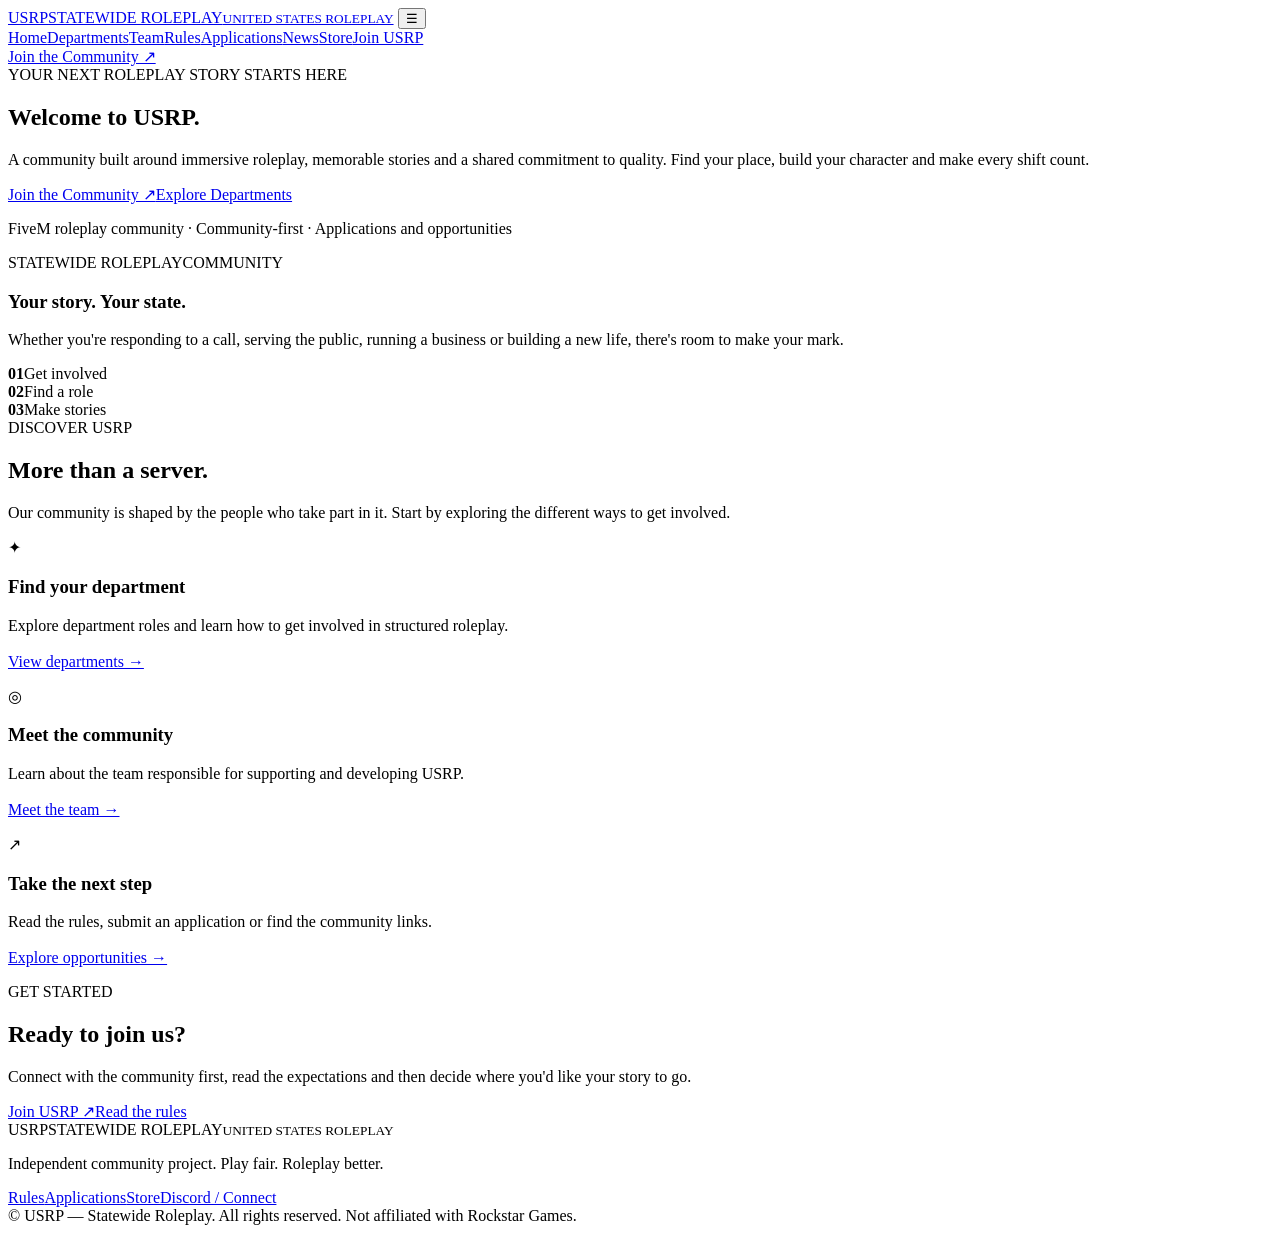
==== index.html @ fba28bec "Add files via upload" ====
<!doctype html>
<html lang="en"><head><meta charset="utf-8"><meta name="viewport" content="width=device-width, initial-scale=1">
<meta name="theme-color" content="#07111f"><meta name="description" content="USRP — Statewide Roleplay, a community-driven FiveM roleplay experience.">
<title>Home | USRP — Statewide Roleplay</title><link rel="stylesheet" href="assets/style.css"></head>
<body><header><div class="container nav">
      <a class="brand" href="index.html"><span class="brand-mark">USRP</span><span>STATEWIDE ROLEPLAY<small>UNITED STATES ROLEPLAY</small></span></a>
      <button class="menu-toggle" aria-label="Toggle navigation" aria-expanded="false">☰</button>
      <nav class="nav-links" aria-label="Main navigation"><a href="index.html" class="">Home</a><a href="departments.html" class="">Departments</a><a href="team.html" class="">Team</a><a href="rules.html" class="">Rules</a><a href="applications.html" class="">Applications</a><a href="news.html" class="">News</a><a href="store.html" class="">Store</a><a href="join.html">Join USRP</a></nav>
      <a class="nav-cta" href="join.html">Join the Community ↗</a>
    </div></header><main>
<section class="hero"><div class="container hero-grid">
 <div><div class="eyebrow"><span class="dot"></span> YOUR NEXT ROLEPLAY STORY STARTS HERE</div>
 <h1>Welcome to <span>USRP.</span></h1>
 <p class="hero-copy">A community built around immersive roleplay, memorable stories and a shared commitment to quality. Find your place, build your character and make every shift count.</p>
 <div class="actions"><a class="btn btn-primary" href="join.html">Join the Community ↗</a><a class="btn btn-secondary" href="departments.html">Explore Departments</a></div>
 <p class="small-note">FiveM roleplay community · Community-first · Applications and opportunities</p></div>
 <aside class="hero-card"><div class="card-top"><span class="eyebrow">STATEWIDE ROLEPLAY</span><span class="status">COMMUNITY</span></div>
 <h3>Your story. Your state.</h3><p>Whether you're responding to a call, serving the public, running a business or building a new life, there's room to make your mark.</p>
 <div class="stat-grid"><div class="stat"><strong>01</strong><span>Get involved</span></div><div class="stat"><strong>02</strong><span>Find a role</span></div><div class="stat"><strong>03</strong><span>Make stories</span></div></div></aside>
</div></section>
<section><div class="container"><div class="section-head"><div><div class="eyebrow">DISCOVER USRP</div><h2>More than a server.</h2></div><p>Our community is shaped by the people who take part in it. Start by exploring the different ways to get involved.</p></div>
<div class="grid-3">
 <article class="feature"><div class="feature-icon">✦</div><h3>Find your department</h3><p>Explore department roles and learn how to get involved in structured roleplay.</p><p style="margin-top:18px"><a href="departments.html">View departments →</a></p></article>
 <article class="feature"><div class="feature-icon">◎</div><h3>Meet the community</h3><p>Learn about the team responsible for supporting and developing USRP.</p><p style="margin-top:18px"><a href="team.html">Meet the team →</a></p></article>
 <article class="feature"><div class="feature-icon">↗</div><h3>Take the next step</h3><p>Read the rules, submit an application or find the community links.</p><p style="margin-top:18px"><a href="applications.html">Explore opportunities →</a></p></article>
</div></div></section>
<section class="band"><div class="container"><div class="section-head"><div><div class="eyebrow">GET STARTED</div><h2>Ready to join us?</h2></div><p>Connect with the community first, read the expectations and then decide where you'd like your story to go.</p></div><div class="actions"><a class="btn btn-primary" href="join.html">Join USRP ↗</a><a class="btn btn-secondary" href="rules.html">Read the rules</a></div></div></section>
</main><footer><div class="container footer-inner">
      <div class="brand"><span class="brand-mark">USRP</span><span>STATEWIDE ROLEPLAY<small>UNITED STATES ROLEPLAY</small><p>Independent community project. Play fair. Roleplay better.</p></span></div>
      <div class="footer-links"><a href="rules.html">Rules</a><a href="applications.html">Applications</a><a href="store.html">Store</a><a href="join.html">Discord / Connect</a></div>
    </div><div class="container small-note">© <span id="year"></span> USRP — Statewide Roleplay. All rights reserved. Not affiliated with Rockstar Games.</div></footer>
    <script src="assets/site.js"></script></body></html>
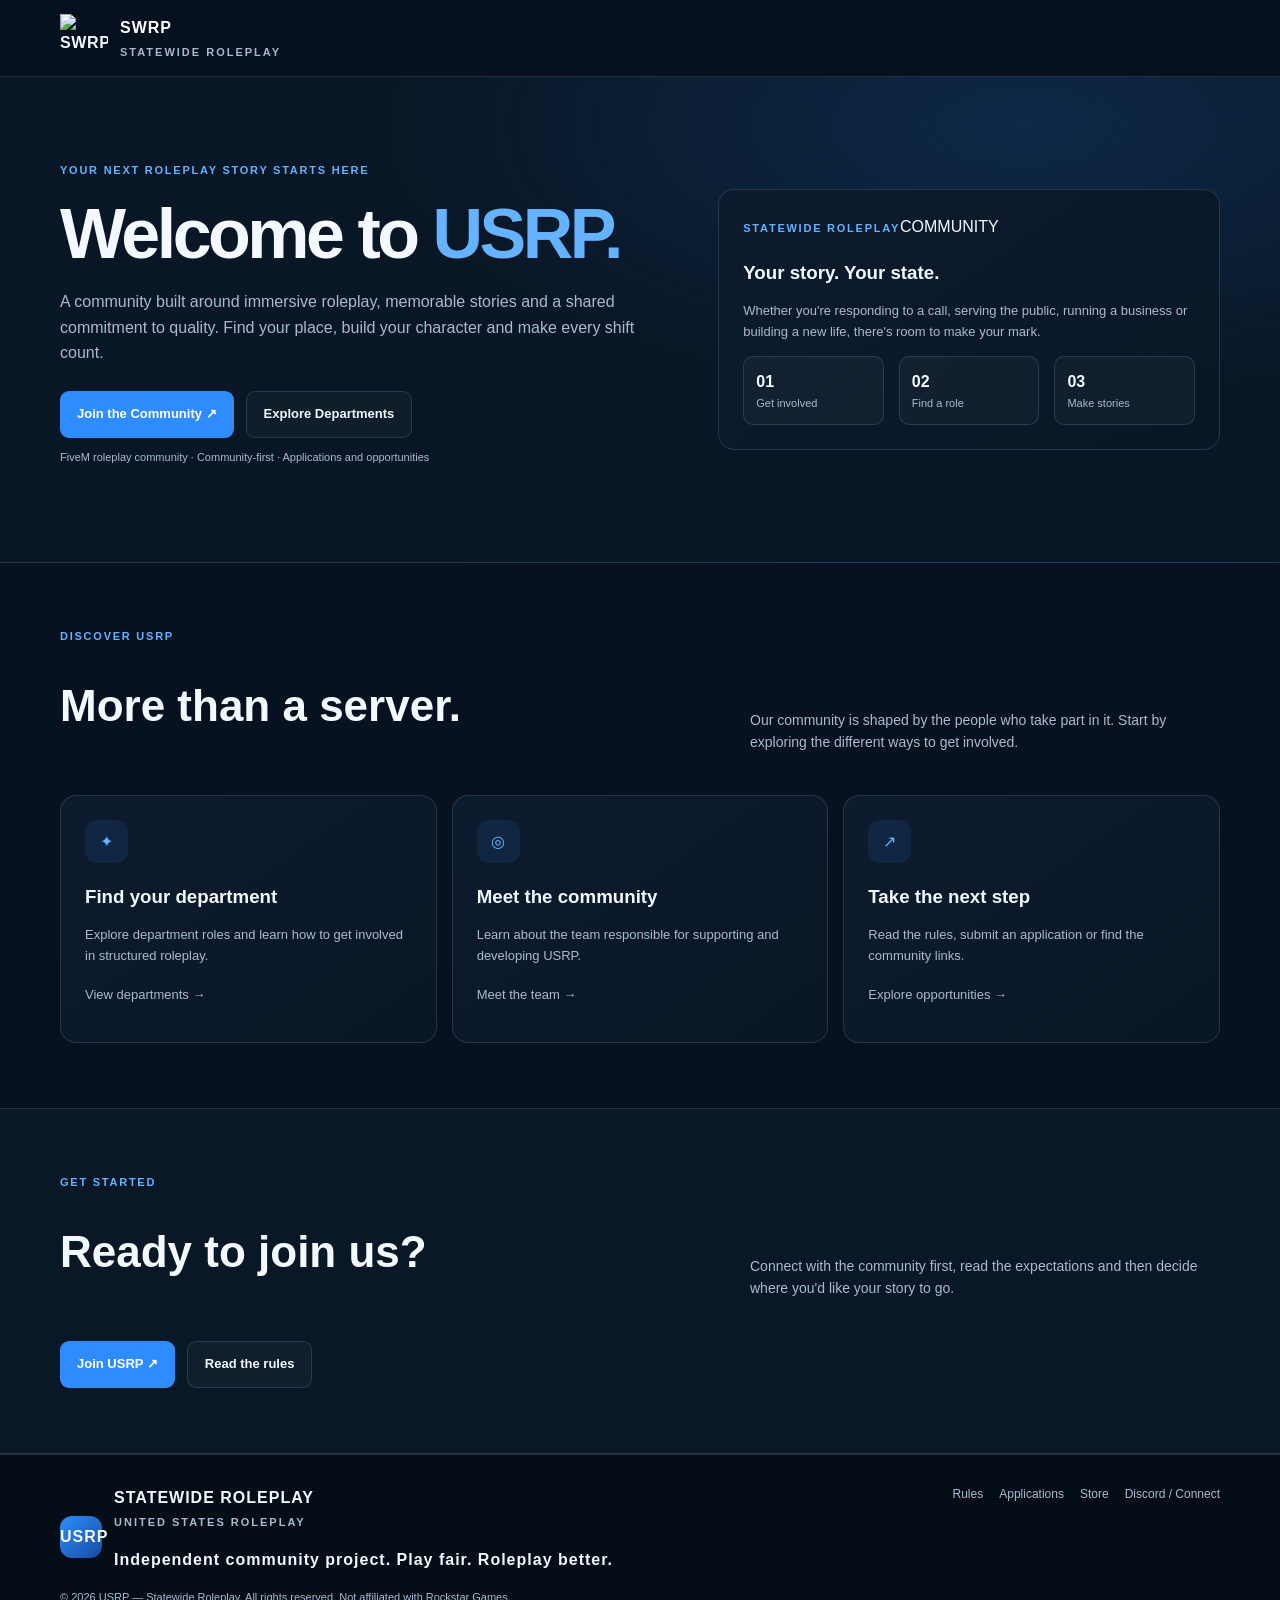
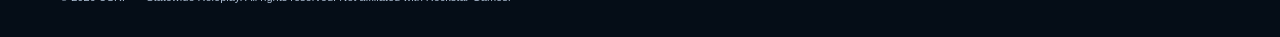
==== commit 0a14ab0e: "Update index.html" ====
--- a/index.html
+++ b/index.html
@@ -3,10 +3,14 @@
 <meta name="theme-color" content="#07111f"><meta name="description" content="USRP — Statewide Roleplay, a community-driven FiveM roleplay experience.">
 <title>Home | USRP — Statewide Roleplay</title><link rel="stylesheet" href="assets/style.css"></head>
 <body><header><div class="container nav">
-      <a class="brand" href="index.html"><span class="brand-mark">USRP</span><span>STATEWIDE ROLEPLAY<small>UNITED STATES ROLEPLAY</small></span></a>
-      <button class="menu-toggle" aria-label="Toggle navigation" aria-expanded="false">☰</button>
-      <nav class="nav-links" aria-label="Main navigation"><a href="index.html" class="">Home</a><a href="departments.html" class="">Departments</a><a href="team.html" class="">Team</a><a href="rules.html" class="">Rules</a><a href="applications.html" class="">Applications</a><a href="news.html" class="">News</a><a href="store.html" class="">Store</a><a href="join.html">Join USRP</a></nav>
-      <a class="nav-cta" href="join.html">Join the Community ↗</a>
+      
+<a class="brand" href="index.html">
+  <img src="assets/swrp-logo.png" alt="SWRP Logo">
+  <span>
+    <strong>SWRP</strong>
+    <small>STATEWIDE ROLEPLAY</small>
+  </span>
+</a>
     </div></header><main>
 <section class="hero"><div class="container hero-grid">
  <div><div class="eyebrow"><span class="dot"></span> YOUR NEXT ROLEPLAY STORY STARTS HERE</div>
@@ -29,4 +33,4 @@
       <div class="brand"><span class="brand-mark">USRP</span><span>STATEWIDE ROLEPLAY<small>UNITED STATES ROLEPLAY</small><p>Independent community project. Play fair. Roleplay better.</p></span></div>
       <div class="footer-links"><a href="rules.html">Rules</a><a href="applications.html">Applications</a><a href="store.html">Store</a><a href="join.html">Discord / Connect</a></div>
     </div><div class="container small-note">© <span id="year"></span> USRP — Statewide Roleplay. All rights reserved. Not affiliated with Rockstar Games.</div></footer>
-    <script src="assets/site.js"></script></body></html>+    <script src="assets/site.js"></script></body></html>
--- a/assets/style.css
+++ b/assets/style.css
@@ -0,0 +1,389 @@
+
+:root {
+  --bg: #07111f;
+  --panel: #0d1b2e;
+  --blue: #2f8cff;
+  --blue2: #65b2ff;
+  --text: #f4f8ff;
+  --muted: #aabbd0;
+  --line: rgba(164, 195, 230, .17);
+}
+
+* {
+  box-sizing: border-box;
+}
+
+html {
+  scroll-behavior: smooth;
+}
+
+body {
+  margin: 0;
+  color: var(--text);
+  background: var(--bg);
+  font-family: Arial, sans-serif;
+  line-height: 1.6;
+}
+
+a {
+  color: inherit;
+  text-decoration: none;
+}
+
+header {
+  position: sticky;
+  top: 0;
+  z-index: 20;
+  background: rgba(7, 17, 31, .96);
+  border-bottom: 1px solid var(--line);
+}
+
+.container {
+  width: min(1160px, calc(100% - 40px));
+  margin: auto;
+}
+
+.nav {
+  min-height: 76px;
+  display: flex;
+  align-items: center;
+  justify-content: space-between;
+  gap: 20px;
+}
+
+.brand {
+  display: flex;
+  align-items: center;
+  gap: 12px;
+  font-weight: 900;
+  letter-spacing: .04em;
+}
+
+.brand-mark {
+  display: grid;
+  place-items: center;
+  width: 42px;
+  height: 42px;
+  border-radius: 12px;
+  background: linear-gradient(135deg, var(--blue), #174ca0);
+}
+
+.brand small {
+  display: block;
+  color: var(--muted);
+  font-size: 10px;
+  letter-spacing: .12em;
+}
+
+.nav-links {
+  display: flex;
+  align-items: center;
+  gap: 18px;
+}
+
+.nav-links a {
+  color: var(--muted);
+  font-size: 13px;
+  font-weight: bold;
+}
+
+.nav-links a:hover,
+.nav-links a.active {
+  color: white;
+}
+
+.nav-cta,
+.btn {
+  display: inline-flex;
+  align-items: center;
+  justify-content: center;
+  border-radius: 9px;
+  padding: 12px 17px;
+  font-weight: bold;
+  font-size: 13px;
+}
+
+.nav-cta,
+.btn-primary {
+  background: var(--blue);
+  color: white;
+}
+
+.btn-secondary {
+  border: 1px solid var(--line);
+  background: #ffffff08;
+}
+
+.hero {
+  padding: 85px 0;
+  background: radial-gradient(ellipse at 80% 10%, #164e8c55, transparent 45%), #091625;
+  border-bottom: 1px solid var(--line);
+}
+
+.hero-grid {
+  display: grid;
+  grid-template-columns: 1.1fr .9fr;
+  gap: 45px;
+  align-items: center;
+}
+
+.eyebrow {
+  color: var(--blue2);
+  font-size: 11px;
+  font-weight: 900;
+  letter-spacing: .16em;
+  text-transform: uppercase;
+}
+
+h1 {
+  margin: 18px 0;
+  font-size: clamp(42px, 5.5vw, 70px);
+  letter-spacing: -.05em;
+  line-height: 1.05;
+}
+
+h1 span {
+  color: var(--blue2);
+}
+
+.hero-copy,
+.page-heading p {
+  color: var(--muted);
+  font-size: 16px;
+}
+
+.actions {
+  display: flex;
+  flex-wrap: wrap;
+  gap: 12px;
+  margin-top: 25px;
+}
+
+.hero-card,
+.feature,
+.content-card {
+  padding: 24px;
+  border: 1px solid var(--line);
+  border-radius: 16px;
+  background: linear-gradient(145deg, var(--panel), #091625);
+}
+
+.hero-card h3,
+.feature h3,
+.content-card h3 {
+  margin-bottom: 8px;
+}
+
+.hero-card p,
+.feature p,
+.content-card p {
+  color: var(--muted);
+  font-size: 13px;
+}
+
+.stat-grid,
+.grid-3 {
+  display: grid;
+  grid-template-columns: repeat(3, 1fr);
+  gap: 15px;
+}
+
+.stat {
+  padding: 12px;
+  border: 1px solid var(--line);
+  border-radius: 10px;
+  background: #ffffff08;
+}
+
+.stat strong,
+.stat span {
+  display: block;
+}
+
+.stat span,
+.small-note {
+  color: var(--muted);
+  font-size: 11px;
+}
+
+section {
+  padding: 65px 0;
+}
+
+.section-head {
+  display: flex;
+  justify-content: space-between;
+  align-items: end;
+  gap: 20px;
+  margin-bottom: 28px;
+}
+
+.section-head h2,
+.page-heading h1 {
+  font-size: clamp(30px, 4vw, 44px);
+  line-height: 1.1;
+}
+
+.section-head p {
+  max-width: 470px;
+  color: var(--muted);
+  font-size: 14px;
+}
+
+.feature-icon {
+  display: grid;
+  place-items: center;
+  width: 43px;
+  height: 43px;
+  margin-bottom: 18px;
+  border-radius: 12px;
+  color: var(--blue2);
+  background: #2f8cff1a;
+}
+
+.band,
+.page-hero {
+  background: #0a1727;
+  border-block: 1px solid var(--line);
+}
+
+.page-hero {
+  padding: 55px 0 40px;
+}
+
+.page-heading {
+  max-width: 760px;
+}
+
+.page-heading h1 {
+  margin: 12px 0;
+}
+
+.content-layout {
+  display: grid;
+  grid-template-columns: 1fr 1fr;
+  gap: 18px;
+}
+
+.content-card {
+  margin-bottom: 16px;
+}
+
+.content-card .tag {
+  color: var(--blue2);
+  font-size: 10px;
+  font-weight: bold;
+  text-transform: uppercase;
+}
+
+.list {
+  padding-left: 20px;
+  color: var(--muted);
+  font-size: 14px;
+}
+
+.list li {
+  margin: 8px 0;
+}
+
+.notice {
+  padding: 14px;
+  border-left: 3px solid var(--blue);
+  background: #2f8cff0d;
+  color: var(--muted);
+  font-size: 13px;
+}
+
+footer {
+  padding: 30px 0;
+  border-top: 1px solid var(--line);
+  background: #050d17;
+}
+
+.footer-inner {
+  display: flex;
+  justify-content: space-between;
+  gap: 20px;
+}
+
+.footer-links {
+  display: flex;
+  flex-wrap: wrap;
+  gap: 16px;
+  color: var(--muted);
+  font-size: 12px;
+}
+
+@media (max-width: 900px) {
+  .hero-grid,
+  .content-layout {
+    grid-template-columns: 1fr;
+  }
+
+  .grid-3 {
+    grid-template-columns: 1fr 1fr;
+  }
+
+  .nav-links {
+    flex-wrap: wrap;
+    gap: 10px;
+  }
+}
+
+@media (max-width: 600px) {
+  .grid-3,
+  .stat-grid {
+    grid-template-columns: 1fr;
+  }
+
+  .section-head,
+  .footer-inner {
+    align-items: flex-start;
+    flex-direction: column;
+  }
+
+  .nav {
+    flex-wrap: wrap;
+    padding: 12px 0;
+  }
+}
+
+
+/* SWRP logo and branding */
+.brand {
+  display: flex;
+  align-items: center;
+  gap: 12px;
+  text-decoration: none;
+}
+
+.brand img {
+  width: 48px;
+  height: 48px;
+  object-fit: contain;
+  flex-shrink: 0;
+}
+
+.brand span {
+  font-weight: 800;
+  letter-spacing: 1px;
+}
+
+.brand strong {
+  color: #ffffff;
+}
+
+.brand small {
+  display: block;
+  color: #a9b9d0;
+  font-size: 11px;
+  letter-spacing: 2px;
+  margin-top: 3px;
+}
+
+@media (max-width: 600px) {
+  .brand img {
+    width: 40px;
+    height: 40px;
+  }
+}
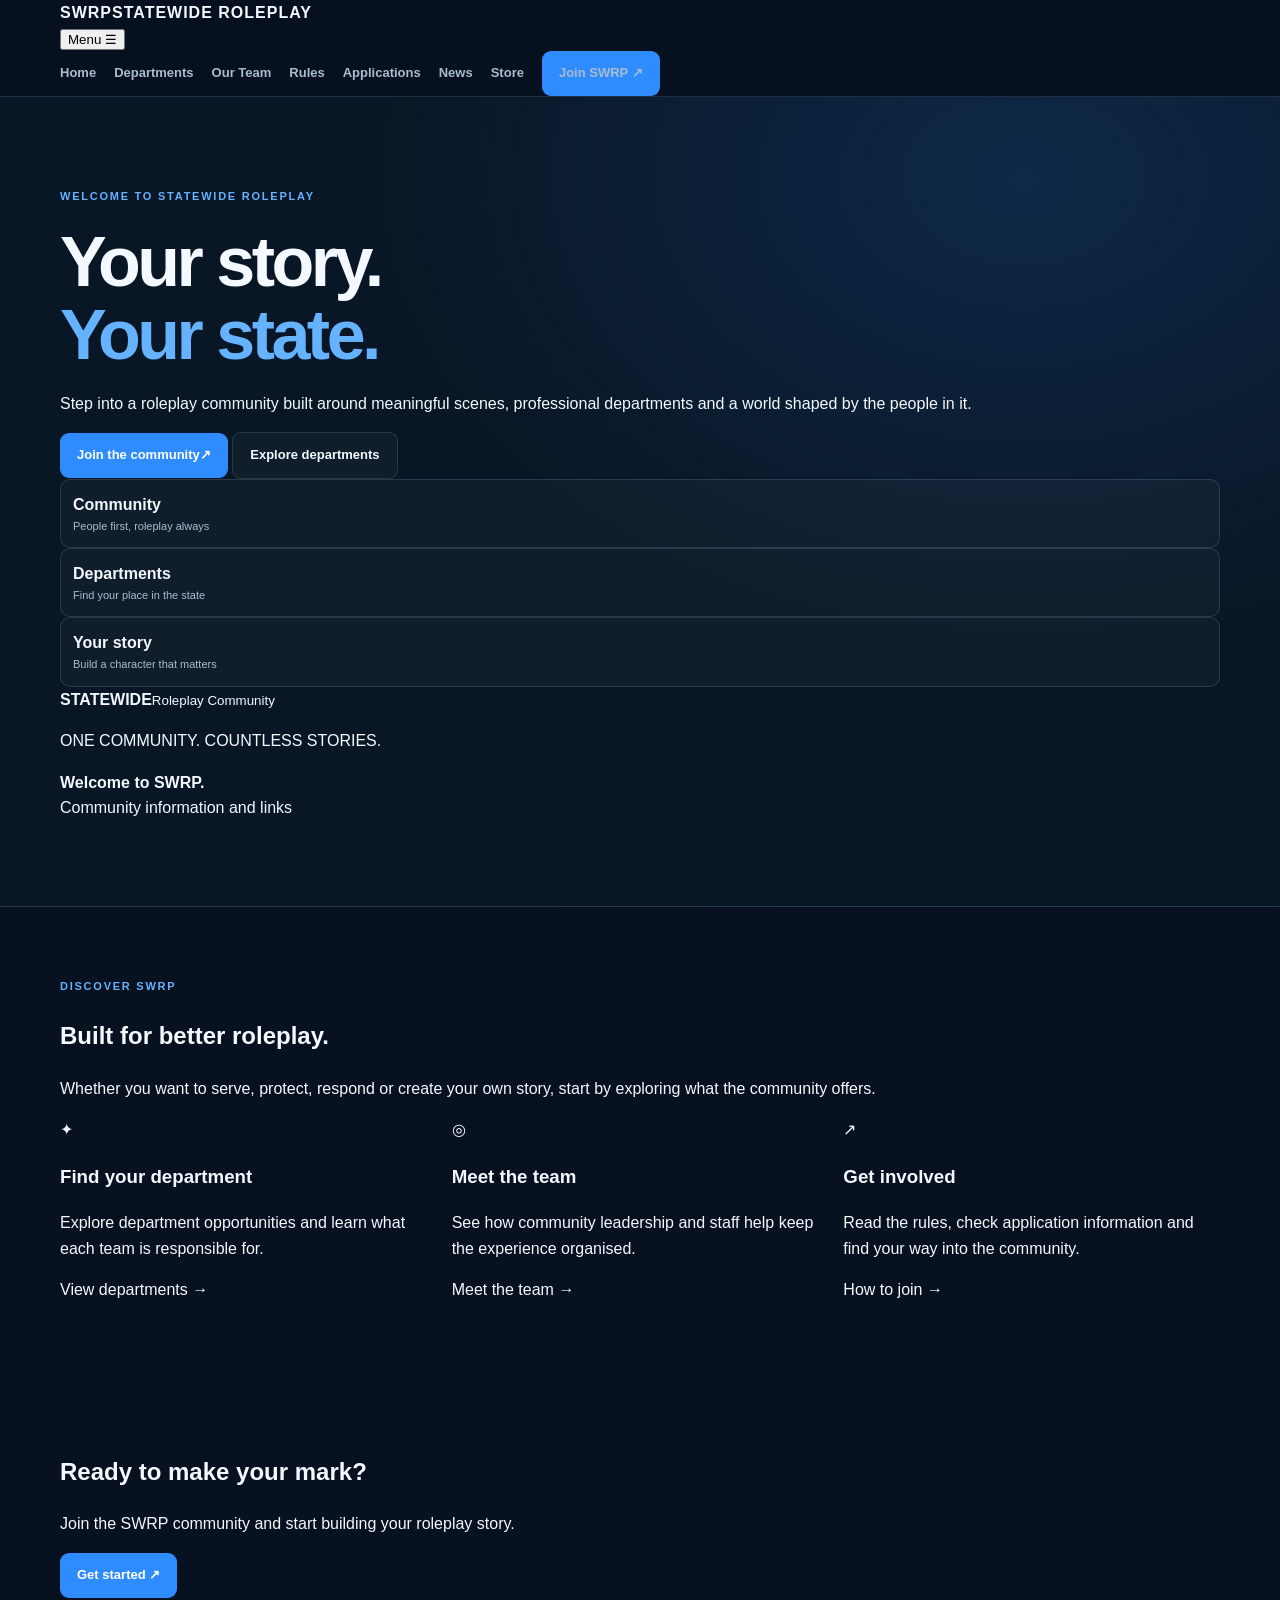
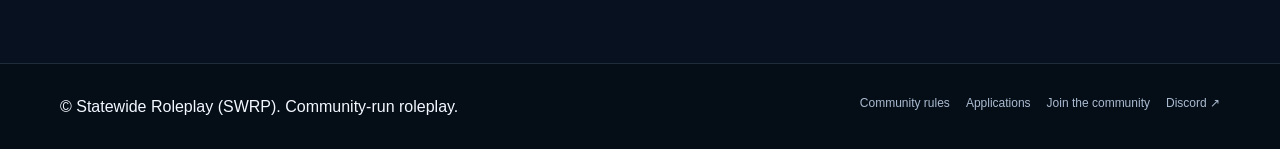
==== commit 02e0b7c6: "Add files via upload" ====
--- a/index.html
+++ b/index.html
@@ -1,36 +1,92 @@
 <!doctype html>
-<html lang="en"><head><meta charset="utf-8"><meta name="viewport" content="width=device-width, initial-scale=1">
-<meta name="theme-color" content="#07111f"><meta name="description" content="USRP — Statewide Roleplay, a community-driven FiveM roleplay experience.">
-<title>Home | USRP — Statewide Roleplay</title><link rel="stylesheet" href="assets/style.css"></head>
-<body><header><div class="container nav">
-      
-<a class="brand" href="index.html">
-  <img src="assets/swrp-logo.png" alt="SWRP Logo">
-  <span>
-    <strong>SWRP</strong>
-    <small>STATEWIDE ROLEPLAY</small>
-  </span>
-</a>
-    </div></header><main>
-<section class="hero"><div class="container hero-grid">
- <div><div class="eyebrow"><span class="dot"></span> YOUR NEXT ROLEPLAY STORY STARTS HERE</div>
- <h1>Welcome to <span>USRP.</span></h1>
- <p class="hero-copy">A community built around immersive roleplay, memorable stories and a shared commitment to quality. Find your place, build your character and make every shift count.</p>
- <div class="actions"><a class="btn btn-primary" href="join.html">Join the Community ↗</a><a class="btn btn-secondary" href="departments.html">Explore Departments</a></div>
- <p class="small-note">FiveM roleplay community · Community-first · Applications and opportunities</p></div>
- <aside class="hero-card"><div class="card-top"><span class="eyebrow">STATEWIDE ROLEPLAY</span><span class="status">COMMUNITY</span></div>
- <h3>Your story. Your state.</h3><p>Whether you're responding to a call, serving the public, running a business or building a new life, there's room to make your mark.</p>
- <div class="stat-grid"><div class="stat"><strong>01</strong><span>Get involved</span></div><div class="stat"><strong>02</strong><span>Find a role</span></div><div class="stat"><strong>03</strong><span>Make stories</span></div></div></aside>
-</div></section>
-<section><div class="container"><div class="section-head"><div><div class="eyebrow">DISCOVER USRP</div><h2>More than a server.</h2></div><p>Our community is shaped by the people who take part in it. Start by exploring the different ways to get involved.</p></div>
-<div class="grid-3">
- <article class="feature"><div class="feature-icon">✦</div><h3>Find your department</h3><p>Explore department roles and learn how to get involved in structured roleplay.</p><p style="margin-top:18px"><a href="departments.html">View departments →</a></p></article>
- <article class="feature"><div class="feature-icon">◎</div><h3>Meet the community</h3><p>Learn about the team responsible for supporting and developing USRP.</p><p style="margin-top:18px"><a href="team.html">Meet the team →</a></p></article>
- <article class="feature"><div class="feature-icon">↗</div><h3>Take the next step</h3><p>Read the rules, submit an application or find the community links.</p><p style="margin-top:18px"><a href="applications.html">Explore opportunities →</a></p></article>
-</div></div></section>
-<section class="band"><div class="container"><div class="section-head"><div><div class="eyebrow">GET STARTED</div><h2>Ready to join us?</h2></div><p>Connect with the community first, read the expectations and then decide where you'd like your story to go.</p></div><div class="actions"><a class="btn btn-primary" href="join.html">Join USRP ↗</a><a class="btn btn-secondary" href="rules.html">Read the rules</a></div></div></section>
-</main><footer><div class="container footer-inner">
-      <div class="brand"><span class="brand-mark">USRP</span><span>STATEWIDE ROLEPLAY<small>UNITED STATES ROLEPLAY</small><p>Independent community project. Play fair. Roleplay better.</p></span></div>
-      <div class="footer-links"><a href="rules.html">Rules</a><a href="applications.html">Applications</a><a href="store.html">Store</a><a href="join.html">Discord / Connect</a></div>
-    </div><div class="container small-note">© <span id="year"></span> USRP — Statewide Roleplay. All rights reserved. Not affiliated with Rockstar Games.</div></footer>
-    <script src="assets/site.js"></script></body></html>
+<html lang="en-GB">
+<head>
+  <meta charset="utf-8">
+  <meta name="viewport" content="width=device-width, initial-scale=1">
+  <meta name="theme-color" content="#07111f">
+  <meta name="description" content="Welcome to Statewide Roleplay, a community built around immersive FiveM roleplay.">
+  <title>Home | SWRP — Statewide Roleplay</title>
+  <link rel="stylesheet" href="assets/style.css">
+</head>
+<body>
+
+<header class="site-header">
+  <div class="container header-inner">
+    <a class="brand" href="index.html" aria-label="SWRP home">
+      <img src="assets/swrp-logo.png" alt="SWRP logo" onerror="this.style.display='none'">
+      <span class="brand-copy"><span class="brand-name">SWRP</span><span class="brand-subtitle">STATEWIDE ROLEPLAY</span></span>
+    </a>
+    <button class="menu-toggle" type="button" aria-expanded="false" aria-label="Open navigation">Menu ☰</button>
+    <nav class="nav-links" aria-label="Main navigation">
+      <a href="index.html" data-page="index.html">Home</a>
+      <a href="departments.html" data-page="departments.html">Departments</a>
+      <a href="team.html" data-page="team.html">Our Team</a>
+      <a href="rules.html" data-page="rules.html">Rules</a>
+      <a href="applications.html" data-page="applications.html">Applications</a>
+      <a href="news.html" data-page="news.html">News</a>
+      <a href="store.html" data-page="store.html">Store</a>
+      <a class="nav-cta" href="join.html" data-page="join.html">Join SWRP ↗</a>
+    </nav>
+  </div>
+</header>
+
+
+<main>
+  <section class="hero">
+    <div class="container hero-inner">
+      <div>
+        <span class="eyebrow">Welcome to Statewide Roleplay</span>
+        <h1>Your story.<br><span>Your state.</span></h1>
+        <p>Step into a roleplay community built around meaningful scenes, professional departments and a world shaped by the people in it.</p>
+        <div class="button-row">
+          <a class="btn btn-primary" href="join.html">Join the community <span>↗</span></a>
+          <a class="btn btn-secondary" href="departments.html">Explore departments</a>
+        </div>
+        <div class="stats">
+          <div class="stat"><strong>Community</strong><span>People first, roleplay always</span></div>
+          <div class="stat"><strong>Departments</strong><span>Find your place in the state</span></div>
+          <div class="stat"><strong>Your story</strong><span>Build a character that matters</span></div>
+        </div>
+      </div>
+      <div class="hero-art">
+        <div class="hero-art-top">
+          <img src="assets/swrp-logo.png" alt="SWRP emblem" onerror="this.style.display='none'">
+          <div><strong>STATEWIDE</strong><small>Roleplay Community</small></div>
+        </div>
+        <div class="art-bottom">
+          <p>ONE COMMUNITY. COUNTLESS STORIES.</p>
+          <strong>Welcome to SWRP.</strong>
+        </div>
+        <div class="status-line"><span class="status-dot"></span> Community information and links</div>
+      </div>
+    </div>
+  </section>
+  <section class="section">
+    <div class="container">
+      <div class="section-heading"><div><span class="eyebrow">Discover SWRP</span><h2>Built for better roleplay.</h2></div><p>Whether you want to serve, protect, respond or create your own story, start by exploring what the community offers.</p></div>
+      <div class="grid grid-3">
+        <article class="card"><div class="card-icon">✦</div><h3>Find your department</h3><p>Explore department opportunities and learn what each team is responsible for.</p><a class="text-link" href="departments.html">View departments →</a></article>
+        <article class="card"><div class="card-icon">◎</div><h3>Meet the team</h3><p>See how community leadership and staff help keep the experience organised.</p><a class="text-link" href="team.html">Meet the team →</a></article>
+        <article class="card"><div class="card-icon">↗</div><h3>Get involved</h3><p>Read the rules, check application information and find your way into the community.</p><a class="text-link" href="join.html">How to join →</a></article>
+      </div>
+    </div>
+  </section>
+  <section class="section section-soft"><div class="container"><div class="cta-panel"><div><h2>Ready to make your mark?</h2><p>Join the SWRP community and start building your roleplay story.</p></div><a class="btn btn-primary" href="join.html">Get started ↗</a></div></div></section>
+</main>
+
+
+<footer class="site-footer">
+  <div class="container footer-inner">
+    <div class="footer-copy">© <span data-year></span> Statewide Roleplay (SWRP). Community-run roleplay.</div>
+    <div class="footer-links">
+      <a href="rules.html">Community rules</a>
+      <a href="applications.html">Applications</a>
+      <a href="join.html">Join the community</a>
+      <a href="#" data-config-link="discord">Discord ↗</a>
+    </div>
+  </div>
+</footer>
+<script src="assets/site.js"></script>
+
+</body>
+</html>
